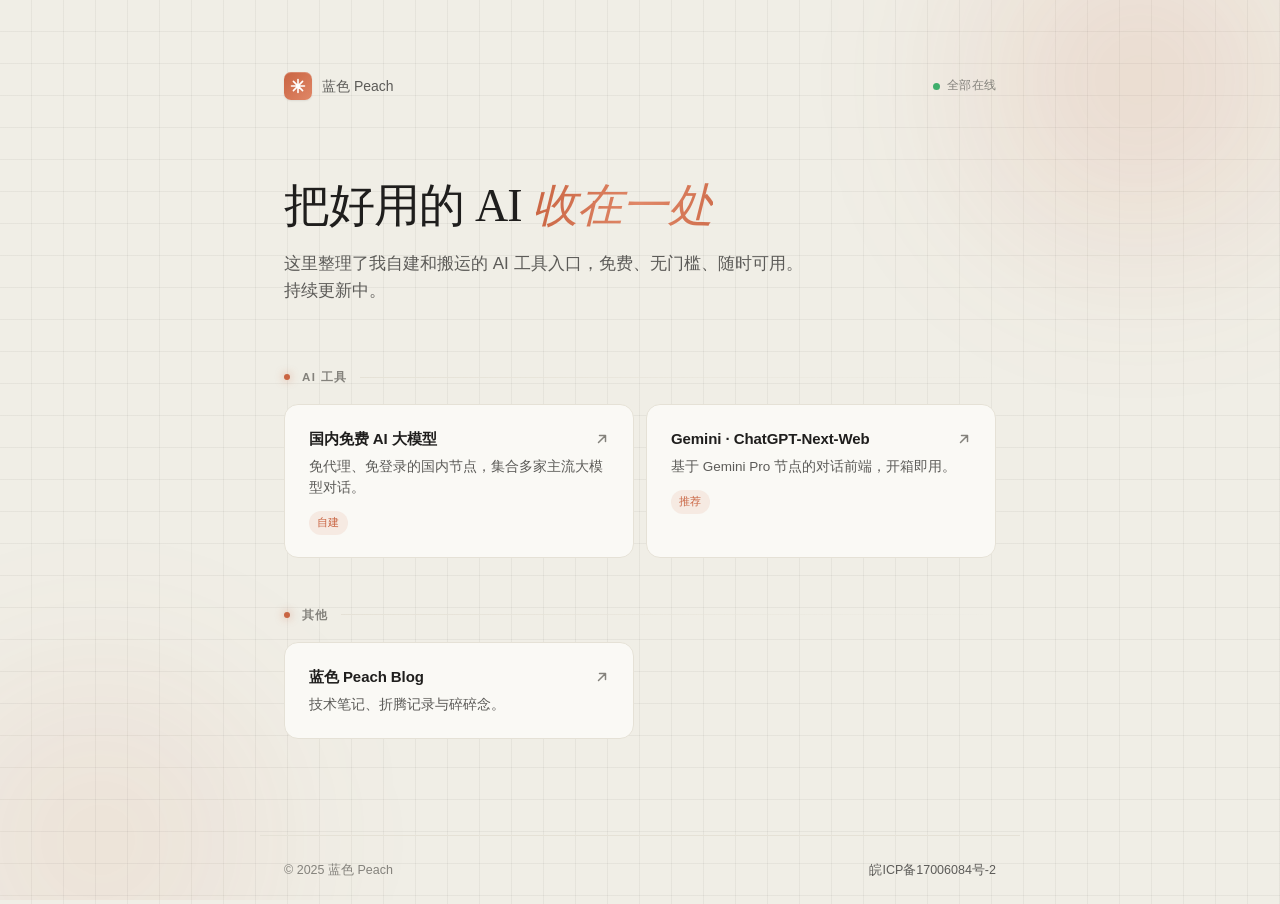
==== docs/ai/index.html @ fb15802b "更新" ====
<!DOCTYPE html>
<html lang="zh-CN">
<head>
    <meta charset="UTF-8">
    <meta name="viewport" content="width=device-width, initial-scale=1">
    <title>蓝色 Peach · AI 工具集</title>
    <meta name="description" content="蓝色 Peach 整理的 AI 工具入口：国内免费大模型节点、Gemini ChatGPT-Next-Web、个人博客。">
    <meta name="theme-color" content="#F0EEE6" media="(prefers-color-scheme: light)">
    <meta name="theme-color" content="#1A1917" media="(prefers-color-scheme: dark)">
    <meta property="og:title" content="蓝色 Peach · AI 工具集">
    <meta property="og:description" content="整理一些自建和好用的 AI 入口，免费、无门槛、随时可用。">
    <meta property="og:type" content="website">
    <meta property="og:url" content="https://ai.lansepeach.cn/">
    <script type="text/javascript" nonce="4603649f77224877b934e6fff2b" src="//injections.adguard.org?ts=1778095272687&amp;type=content-script&amp;dmn=nb.lansepeach.cn:28888&amp;url=https%3A%2F%2Fnb.lansepeach.cn%3A28888%2Fapi%2Fv1%2Ffiles%2Fdownload%3Fpath%3D%252Fopt%252F1panel%252Fapps%252Fopenresty%252Fopenresty%252Fwww%252Fsites%252Fai.lansepeach.cn%252Findex%252Findex.html&amp;app=msedge.exe&amp;css=3&amp;js=1&amp;rel=1&amp;rji=1&amp;sbe=1&amp;stealth=1&amp;st-wrtc&amp;st-loc&amp;st-dnt"></script><script type="text/javascript" nonce="4603649f77224877b934e6fff2b" src="//injections.adguard.org?ts=1778095272687&amp;name=AdGuard%20Assistant&amp;name=AdGuard%20Extra&amp;name=AdGuard%20Popup%20Blocker&amp;type=user-script"></script><link rel="icon" href="data:image/svg+xml,%3Csvg xmlns='http://www.w3.org/2000/svg' viewBox='0 0 32 32'%3E%3Crect width='32' height='32' rx='7' fill='%23C96442'/%3E%3Cpath d='M16 7v18M7 16h18M9.5 9.5l13 13M22.5 9.5l-13 13' stroke='white' stroke-width='2.2' stroke-linecap='round'/%3E%3C/svg%3E">

    <noscript><style>h1, .lede { opacity: 1 !important; animation: none !important; }</style></noscript>

    <style>
        :root {
            --bg:        #F0EEE6;
            --surface:   #FAF9F5;
            --border:    #E5E1D6;
            --border-strong: #D6D1C2;
            --ink:       #1F1E1D;
            --ink-muted: #5C5B58;
            --ink-soft:  #84827C;
            --accent:    #C96442;
            --accent-2:  #E08767;
            --accent-rgb: 201, 100, 66;
            --grid-line: rgba(31, 30, 29, 0.05);
            --status:    #3FAE6B;
        }

        @media (prefers-color-scheme: dark) {
            :root {
                --bg:        #1A1917;
                --surface:   #262522;
                --border:    #34322E;
                --border-strong: #44423D;
                --ink:       #F4F2EC;
                --ink-muted: #B5B2AA;
                --ink-soft:  #84827C;
                --accent:    #E08767;
                --accent-2:  #F0A081;
                --accent-rgb: 224, 135, 103;
                --grid-line: rgba(244, 242, 236, 0.04);
                --status:    #5DD18A;
            }
        }

        * { box-sizing: border-box; }
        html, body { margin: 0; padding: 0; }

        body {
            min-height: 100vh;
            color: var(--ink);
            font-family: -apple-system, BlinkMacSystemFont, "Segoe UI",
                         "PingFang SC", "Hiragino Sans GB", "Microsoft YaHei",
                         "Source Han Sans SC", "Noto Sans CJK SC", sans-serif;
            font-size: 16px;
            line-height: 1.6;
            -webkit-font-smoothing: antialiased;
            -moz-osx-font-smoothing: grayscale;
            display: flex;
            flex-direction: column;
            position: relative;
            overflow-x: hidden;
            background-color: var(--bg);
            background-image:
                linear-gradient(var(--grid-line) 1px, transparent 1px),
                linear-gradient(90deg, var(--grid-line) 1px, transparent 1px);
            background-size: 32px 32px;
            background-position: -1px -1px;
        }

        .aurora {
            position: fixed;
            inset: 0;
            pointer-events: none;
            z-index: 0;
            overflow: hidden;
            contain: strict;
        }
        .aurora::before, .aurora::after {
            content: "";
            position: absolute;
            width: 520px;
            height: 520px;
            border-radius: 50%;
            filter: blur(80px);
            opacity: 0.55;
            will-change: transform;
        }
        .aurora::before {
            top: -180px; right: -120px;
            background: radial-gradient(circle, rgba(var(--accent-rgb), .35), transparent 65%);
            animation: drift1 22s ease-in-out infinite;
        }
        .aurora::after {
            bottom: -200px; left: -160px;
            background: radial-gradient(circle, rgba(var(--accent-rgb), .22), transparent 65%);
            animation: drift2 28s ease-in-out infinite;
        }
        @keyframes drift1 {
            0%, 100% { transform: translate(0, 0); }
            50%      { transform: translate(-40px, 30px); }
        }
        @keyframes drift2 {
            0%, 100% { transform: translate(0, 0); }
            50%      { transform: translate(50px, -25px); }
        }

        a { color: inherit; }

        .page {
            flex: 1;
            width: 100%;
            max-width: 760px;
            margin: 0 auto;
            padding: 72px 24px 48px;
            position: relative;
            z-index: 1;
        }

        /* ----- 顶部 ----- */
        .topbar {
            display: flex;
            align-items: center;
            justify-content: space-between;
            margin-bottom: 80px;
        }
        .brand {
            display: flex;
            align-items: center;
            gap: 10px;
            font-size: 14px;
            color: var(--ink-muted);
        }
        .brand-mark {
            position: relative;
            width: 28px;
            height: 28px;
            border-radius: 7px;
            background: linear-gradient(135deg, var(--accent), var(--accent-2));
            display: grid;
            place-items: center;
            box-shadow: 0 1px 2px rgba(0,0,0,.08), inset 0 1px 0 rgba(255,255,255,.20);
        }
        .brand-mark::after {
            content: "";
            position: absolute;
            inset: -3px;
            border-radius: 10px;
            background: radial-gradient(circle, rgba(var(--accent-rgb), .45), transparent 70%);
            opacity: 0;
            z-index: -1;
            animation: breathe 3.6s ease-in-out infinite;
        }
        @keyframes breathe {
            0%, 100% { opacity: 0.25; transform: scale(0.95); }
            50%      { opacity: 0.65; transform: scale(1.08); }
        }
        .brand-mark svg { display: block; position: relative; z-index: 1; }

        .status {
            display: inline-flex;
            align-items: center;
            gap: 7px;
            font-size: 12px;
            color: var(--ink-soft);
            font-variant-numeric: tabular-nums;
            letter-spacing: 0.02em;
        }
        .dot {
            position: relative;
            width: 7px;
            height: 7px;
            border-radius: 50%;
            background: var(--status);
            box-shadow: 0 0 0 0 rgba(63, 174, 107, .55);
            animation: pulse 2.4s cubic-bezier(.4, 0, .6, 1) infinite;
        }
        @keyframes pulse {
            0%   { box-shadow: 0 0 0 0 rgba(63, 174, 107, .55); }
            70%  { box-shadow: 0 0 0 8px rgba(63, 174, 107, 0); }
            100% { box-shadow: 0 0 0 0 rgba(63, 174, 107, 0); }
        }

        /* ----- 标题 + 介绍 ----- */
        h1 {
            font-family: "Times New Roman", "Songti SC", "Source Han Serif SC",
                         "Noto Serif CJK SC", "STSong", serif;
            font-weight: 500;
            font-size: clamp(2rem, 5.2vw, 2.875rem);
            line-height: 1.12;
            letter-spacing: -0.02em;
            margin: 0 0 18px;
            color: var(--ink);
            opacity: 0;
            animation: fallback-reveal 0.4s ease-out 2.2s forwards;
        }
        h1 .accent {
            font-style: italic;
            background: linear-gradient(
                100deg,
                var(--accent) 0%,
                var(--accent-2) 30%,
                var(--accent) 60%,
                var(--accent-2) 100%
            );
            background-size: 200% 100%;
            -webkit-background-clip: text;
            background-clip: text;
            color: transparent;
            animation: shimmer 7s linear infinite;
        }
        @keyframes shimmer {
            0%   { background-position: 0% 0; }
            100% { background-position: 200% 0; }
        }

        /* .accent 作为整体块揭示，保留 background-clip: text 的完整性 */
        h1 .accent.tok-block {
            animation:
                shimmer 7s linear infinite,
                accent-reveal 0.55s cubic-bezier(.2, .7, .2, 1) var(--block-delay, 0ms) both;
        }
        @keyframes accent-reveal {
            0%   { opacity: 0; filter: blur(8px); letter-spacing: 0.04em; }
            60%  { opacity: 1; }
            100% { opacity: 1; filter: blur(0);   letter-spacing: -0.02em; }
        }

        .lede {
            font-size: 1.0625rem;
            color: var(--ink-muted);
            margin: 0 0 64px;
            max-width: 56ch;
            opacity: 0;
            animation: fallback-reveal 0.4s ease-out 2.2s forwards;
        }
        @keyframes fallback-reveal { to { opacity: 1; } }

        /* ----- 流式生成：每个字符 ----- */
        .tok {
            opacity: 0;
            animation: tok-in 0.42s cubic-bezier(.2, .7, .2, 1) both;
        }
        @keyframes tok-in {
            0%   { opacity: 0;   text-shadow: 0 0 10px rgba(var(--accent-rgb), 0.55); }
            55%  { opacity: 1;   text-shadow: 0 0 5px  rgba(var(--accent-rgb), 0.30); }
            100% { opacity: 1;   text-shadow: 0 0 0    rgba(var(--accent-rgb), 0); }
        }

        /* 闪烁光标 ─ 流式结束后出现 */
        .cursor {
            display: inline-block;
            width: 0.5em;
            height: 1.05em;
            vertical-align: -3px;
            margin-left: 5px;
            background: linear-gradient(180deg, var(--accent), var(--accent-2));
            border-radius: 1px;
            box-shadow: 0 0 8px rgba(var(--accent-rgb), 0.5);
            opacity: 0;
            transition: opacity 0.5s ease;
        }
        .lede .cursor { height: 0.95em; vertical-align: -2px; }
        .cursor.on { animation: blink 1.05s ease-in-out infinite; }
        @keyframes blink {
            0%, 100% { opacity: 1;    }
            50%      { opacity: 0.2;  }
        }

        /* ----- 分组 ----- */
        .section-label {
            display: flex;
            align-items: center;
            gap: 12px;
            font-size: 11.5px;
            font-weight: 600;
            letter-spacing: 0.12em;
            text-transform: uppercase;
            color: var(--ink-soft);
            margin: 0 0 18px;
        }
        .section-label::before {
            content: "";
            width: 6px;
            height: 6px;
            background: var(--accent);
            border-radius: 50%;
            box-shadow: 0 0 8px rgba(var(--accent-rgb), .6);
        }
        .section-label::after {
            content: "";
            flex: 1;
            height: 1px;
            background: linear-gradient(90deg, var(--border), transparent);
        }

        /* ----- 卡片栅格 ----- */
        .grid {
            display: grid;
            grid-template-columns: repeat(2, minmax(0, 1fr));
            gap: 12px;
            margin-bottom: 48px;
        }

        @media (max-width: 600px) {
            .grid { grid-template-columns: 1fr; }
            .page { padding: 48px 20px 32px; }
            .topbar { margin-bottom: 56px; }
            .lede { margin-bottom: 48px; }
        }

        .card {
            display: block;
            padding: 22px 24px;
            background: var(--surface);
            border: 1px solid var(--border);
            border-radius: 14px;
            text-decoration: none;
            color: var(--ink);
            position: relative;
            overflow: hidden;
            transition: border-color .2s ease, transform .2s ease, box-shadow .2s ease;
            opacity: 0;
            animation: rise .6s cubic-bezier(.2,.8,.2,1) forwards;
        }
        .grid > .card:nth-child(1) { animation-delay: 2.6s; }
        .grid > .card:nth-child(2) { animation-delay: 2.7s; }
        .grid > .card:nth-child(3) { animation-delay: 2.6s; }
        @keyframes rise {
            from { opacity: 0; transform: translateY(10px); }
            to   { opacity: 1; transform: translateY(0); }
        }

        .card::before {
            content: "";
            position: absolute;
            inset: 0;
            border-radius: inherit;
            background: radial-gradient(
                240px circle at var(--mx, -200px) var(--my, -200px),
                rgba(var(--accent-rgb), .12),
                transparent 50%
            );
            opacity: 0;
            transition: opacity .25s ease;
            pointer-events: none;
        }
        .card:hover::before { opacity: 1; }

        .card:hover {
            border-color: var(--border-strong);
            transform: translateY(-2px);
            box-shadow: 0 8px 24px -10px rgba(0,0,0,.12);
        }

        .card:focus-visible {
            outline: 2px solid var(--accent);
            outline-offset: 2px;
        }

        .card-head {
            display: flex;
            align-items: center;
            justify-content: space-between;
            gap: 12px;
            margin: 0 0 6px;
            position: relative;
            z-index: 1;
        }

        .card-title {
            font-weight: 600;
            font-size: 15px;
            letter-spacing: -0.005em;
        }

        .arrow {
            color: var(--ink-soft);
            transition: transform .25s ease, color .25s ease;
            flex-shrink: 0;
        }
        .card:hover .arrow {
            color: var(--accent);
            transform: translate(2px, -2px);
        }

        .card-desc {
            font-size: 13.5px;
            color: var(--ink-muted);
            margin: 0;
            line-height: 1.55;
            position: relative;
            z-index: 1;
        }

        .card-tag {
            display: inline-block;
            margin-top: 12px;
            font-size: 11px;
            font-weight: 500;
            letter-spacing: 0.04em;
            color: var(--accent);
            background: rgba(var(--accent-rgb), .10);
            padding: 3px 8px;
            border-radius: 999px;
            position: relative;
            z-index: 1;
        }

        /* ----- 页脚 ----- */
        .footer {
            width: 100%;
            max-width: 760px;
            margin: 0 auto;
            padding: 24px;
            font-size: 12.5px;
            color: var(--ink-soft);
            border-top: 1px solid var(--border);
            display: flex;
            flex-wrap: wrap;
            justify-content: space-between;
            gap: 8px;
            position: relative;
            z-index: 1;
        }
        .footer a {
            color: var(--ink-muted);
            text-decoration: none;
            transition: color .2s ease;
        }
        .footer a:hover { color: var(--accent); }

        ::selection {
            background: rgba(var(--accent-rgb), .25);
            color: var(--ink);
        }

        @media (prefers-reduced-motion: reduce) {
            *, *::before, *::after {
                animation-duration: 0.01ms !important;
                animation-iteration-count: 1 !important;
                transition-duration: 0.01ms !important;
            }
            h1, .lede, .card { opacity: 1 !important; transform: none !important; }
            .tok { opacity: 1 !important; }
        }
    </style>
</head>

<body>
    <div class="aurora" aria-hidden="true"></div>

    <main class="page">
        <div class="topbar">
            <div class="brand">
                <span class="brand-mark" aria-hidden="true">
                    <svg width="16" height="16" viewBox="0 0 16 16" fill="none">
                        <path d="M8 1.5v13M1.5 8h13M3.4 3.4l9.2 9.2M12.6 3.4l-9.2 9.2"
                              stroke="white" stroke-width="1.6" stroke-linecap="round"/>
                    </svg>
                </span>
                <span>蓝色 Peach</span>
            </div>
            <div class="status" aria-label="服务状态">
                <span class="dot" aria-hidden="true"></span>
                <span>全部在线</span>
            </div>
        </div>

        <h1>把好用的 AI <span class="accent">收在一处</span></h1>
        <p class="lede">这里整理了我自建和搬运的 AI 工具入口，免费、无门槛、随时可用。<br>持续更新中。</p>

        <div class="section-label">AI 工具</div>
        <div class="grid">
            <a class="card" href="https://ainb.lansepeach.cn/">
                <div class="card-head">
                    <span class="card-title">国内免费 AI 大模型</span>
                    <svg class="arrow" width="14" height="14" viewBox="0 0 14 14" fill="none" aria-hidden="true">
                        <path d="M3.5 10.5L10.5 3.5M10.5 3.5H4.5M10.5 3.5V9.5"
                              stroke="currentColor" stroke-width="1.5" stroke-linecap="round" stroke-linejoin="round"/>
                    </svg>
                </div>
                <p class="card-desc">免代理、免登录的国内节点，集合多家主流大模型对话。</p>
                <span class="card-tag">自建</span>
            </a>

            <a class="card" href="https://aigg.566662.xyz/">
                <div class="card-head">
                    <span class="card-title">Gemini · ChatGPT-Next-Web</span>
                    <svg class="arrow" width="14" height="14" viewBox="0 0 14 14" fill="none" aria-hidden="true">
                        <path d="M3.5 10.5L10.5 3.5M10.5 3.5H4.5M10.5 3.5V9.5"
                              stroke="currentColor" stroke-width="1.5" stroke-linecap="round" stroke-linejoin="round"/>
                    </svg>
                </div>
                <p class="card-desc">基于 Gemini Pro 节点的对话前端，开箱即用。</p>
                <span class="card-tag">推荐</span>
            </a>
        </div>

        <div class="section-label">其他</div>
        <div class="grid">
            <a class="card" href="https://blog.lansepeach.cn/">
                <div class="card-head">
                    <span class="card-title">蓝色 Peach Blog</span>
                    <svg class="arrow" width="14" height="14" viewBox="0 0 14 14" fill="none" aria-hidden="true">
                        <path d="M3.5 10.5L10.5 3.5M10.5 3.5H4.5M10.5 3.5V9.5"
                              stroke="currentColor" stroke-width="1.5" stroke-linecap="round" stroke-linejoin="round"/>
                    </svg>
                </div>
                <p class="card-desc">技术笔记、折腾记录与碎碎念。</p>
            </a>
        </div>
    </main>

    <footer class="footer">
        <span>&copy; 2025 蓝色 Peach</span>
        <a href="https://beian.miit.gov.cn/" target="_blank" rel="noopener noreferrer">皖ICP备17006084号-2</a>
    </footer>

    <script>
        // 卡片鼠标 spotlight ─ 只更新 CSS 变量，零 layout
        (function () {
            if (matchMedia('(prefers-reduced-motion: reduce)').matches) return;
            document.querySelectorAll('.card').forEach(function (card) {
                card.addEventListener('pointermove', function (e) {
                    var r = card.getBoundingClientRect();
                    card.style.setProperty('--mx', (e.clientX - r.left) + 'px');
                    card.style.setProperty('--my', (e.clientY - r.top) + 'px');
                }, { passive: true });
            });
        })();

        // AI 流式生成：将标题与介绍按字符切片，错峰播放一次性 keyframe
        (function () {
            if (matchMedia('(prefers-reduced-motion: reduce)').matches) return;

            var h1 = document.querySelector('h1');
            var lede = document.querySelector('.lede');
            if (!h1 || !lede) return;

            function tokenize(el, startMs, perChar) {
                var t = startMs;
                var collected = [];
                var nodes = Array.prototype.slice.call(el.childNodes);
                for (var i = 0; i < nodes.length; i++) {
                    var node = nodes[i];
                    if (node.nodeType === 3) {
                        var text = node.nodeValue;
                        for (var j = 0; j < text.length; j++) {
                            var ch = text[j];
                            if (ch === '\n') {
                                collected.push(document.createElement('br'));
                                continue;
                            }
                            var s = document.createElement('span');
                            s.className = 'tok';
                            s.textContent = ch;
                            if (ch !== ' ') {
                                var jitter = (Math.random() - 0.5) * 0.45 * perChar;
                                t += perChar + jitter;
                                if (Math.random() < 0.07) t += 110; // 偶发 token 思考停顿
                            } else {
                                t += perChar * 0.4;
                            }
                            s.style.animationDelay = Math.round(t) + 'ms';
                            collected.push(s);
                        }
                    } else if (node.nodeType === 1) {
                        // 元素节点：不递归拆字。<br> 直接保留；其他（如 .accent）作为整体块揭示
                        if (node.tagName === 'BR') {
                            collected.push(node);
                        } else {
                            var len = (node.textContent || '').length;
                            t += perChar * 1.2; // 块出现前的小停顿
                            node.classList.add('tok-block');
                            node.style.setProperty('--block-delay', Math.round(t) + 'ms');
                            t += perChar * Math.max(len, 1); // 时间轴前进，模拟该块所占的"流式时长"
                            collected.push(node);
                        }
                    }
                }
                el.textContent = '';
                for (var k = 0; k < collected.length; k++) el.appendChild(collected[k]);
                return t;
            }

            try {
                var t = 220;
                t = tokenize(h1, t, 58);
                var titleEnd = t;
                t = tokenize(lede, t + 280, 22);
                var ledeEnd = t;

                // 立即把容器显出来；字符各自的 opacity 动画接管视觉
                h1.style.opacity = '1';
                h1.style.animation = 'none';
                lede.style.opacity = '1';
                lede.style.animation = 'none';

                // 流式结束后：光标淡入 → 闪烁 → 淡出
                var cursor = document.createElement('span');
                cursor.className = 'cursor';
                lede.appendChild(cursor);
                setTimeout(function () { cursor.style.opacity = '1'; cursor.classList.add('on'); }, ledeEnd + 80);
                setTimeout(function () { cursor.style.opacity = '0'; }, ledeEnd + 2400);
                setTimeout(function () { cursor.remove(); }, ledeEnd + 3000);

                // 卡片登场：覆盖 CSS 默认延迟，紧贴流式结尾
                var cards = document.querySelectorAll('.card');
                for (var i = 0; i < cards.length; i++) {
                    cards[i].style.animationDelay = (ledeEnd + 200 + i * 90) + 'ms';
                }
            } catch (e) {
                h1.style.opacity = '1'; h1.style.animation = 'none';
                lede.style.opacity = '1'; lede.style.animation = 'none';
            }
        })();
    </script>
</body>
</html>
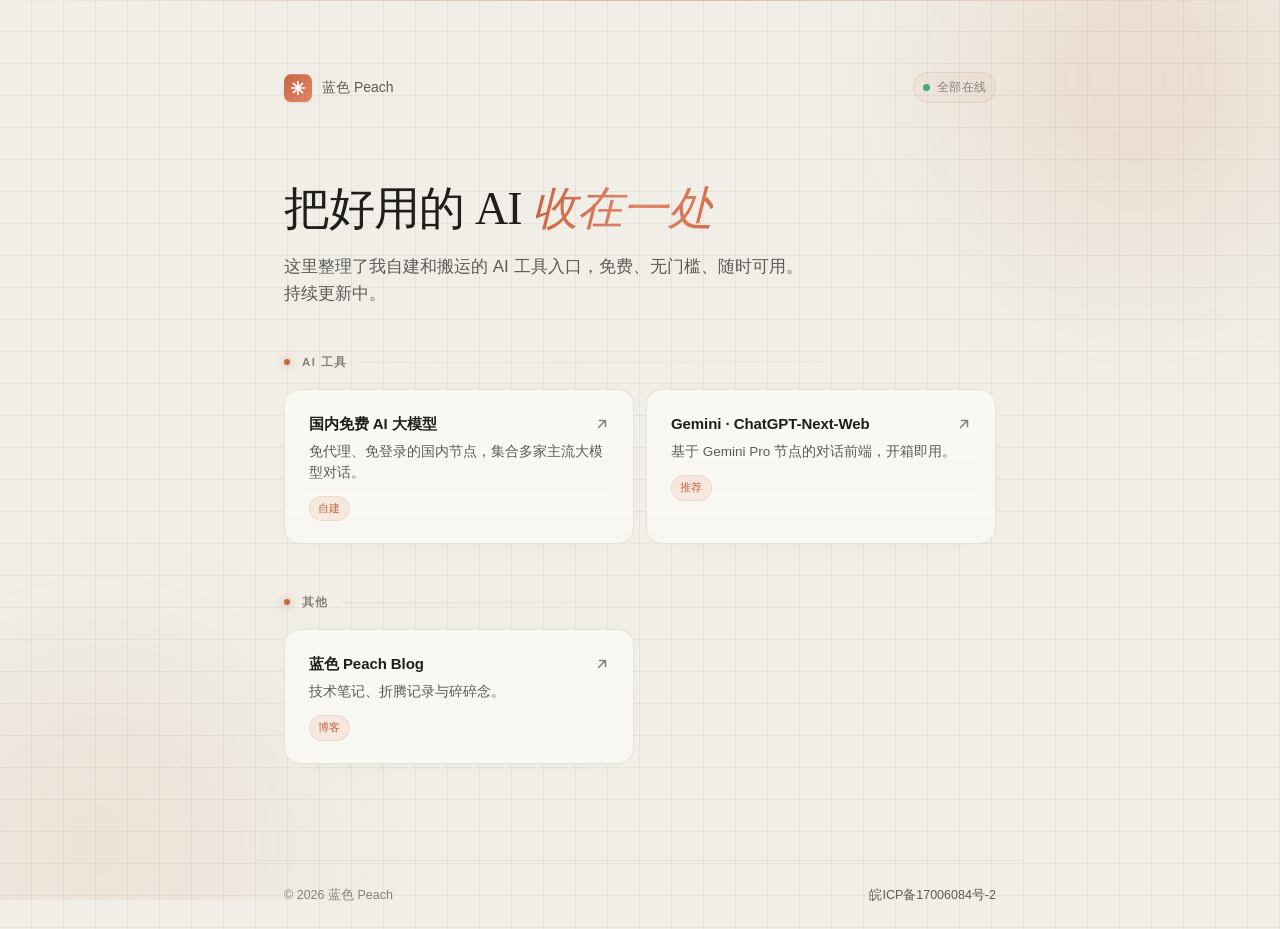
==== commit 03b1d325: "Update index.html" ====
--- a/docs/ai/index.html
+++ b/docs/ai/index.html
@@ -11,14 +11,24 @@
     <meta property="og:description" content="整理一些自建和好用的 AI 入口，免费、无门槛、随时可用。">
     <meta property="og:type" content="website">
     <meta property="og:url" content="https://ai.lansepeach.cn/">
-    <script type="text/javascript" nonce="4603649f77224877b934e6fff2b" src="//injections.adguard.org?ts=1778095272687&amp;type=content-script&amp;dmn=nb.lansepeach.cn:28888&amp;url=https%3A%2F%2Fnb.lansepeach.cn%3A28888%2Fapi%2Fv1%2Ffiles%2Fdownload%3Fpath%3D%252Fopt%252F1panel%252Fapps%252Fopenresty%252Fopenresty%252Fwww%252Fsites%252Fai.lansepeach.cn%252Findex%252Findex.html&amp;app=msedge.exe&amp;css=3&amp;js=1&amp;rel=1&amp;rji=1&amp;sbe=1&amp;stealth=1&amp;st-wrtc&amp;st-loc&amp;st-dnt"></script><script type="text/javascript" nonce="4603649f77224877b934e6fff2b" src="//injections.adguard.org?ts=1778095272687&amp;name=AdGuard%20Assistant&amp;name=AdGuard%20Extra&amp;name=AdGuard%20Popup%20Blocker&amp;type=user-script"></script><link rel="icon" href="data:image/svg+xml,%3Csvg xmlns='http://www.w3.org/2000/svg' viewBox='0 0 32 32'%3E%3Crect width='32' height='32' rx='7' fill='%23C96442'/%3E%3Cpath d='M16 7v18M7 16h18M9.5 9.5l13 13M22.5 9.5l-13 13' stroke='white' stroke-width='2.2' stroke-linecap='round'/%3E%3C/svg%3E">
-
-    <noscript><style>h1, .lede { opacity: 1 !important; animation: none !important; }</style></noscript>
+
+    <link rel="icon" href="data:image/svg+xml,%3Csvg xmlns='http://www.w3.org/2000/svg' viewBox='0 0 32 32'%3E%3Crect width='32' height='32' rx='7' fill='%23C96442'/%3E%3Cpath d='M16 7v18M7 16h18M9.5 9.5l13 13M22.5 9.5l-13 13' stroke='white' stroke-width='2.2' stroke-linecap='round'/%3E%3C/svg%3E">
+
+    <noscript>
+        <style>
+            h1, .lede, .card, .section-label, .footer {
+                opacity: 1 !important;
+                animation: none !important;
+                transform: none !important;
+            }
+        </style>
+    </noscript>
 
     <style>
         :root {
             --bg:        #F0EEE6;
-            --surface:   #FAF9F5;
+            --surface:   rgba(250, 249, 245, 0.82);
+            --surface-strong: #FAF9F5;
             --border:    #E5E1D6;
             --border-strong: #D6D1C2;
             --ink:       #1F1E1D;
@@ -29,12 +39,14 @@
             --accent-rgb: 201, 100, 66;
             --grid-line: rgba(31, 30, 29, 0.05);
             --status:    #3FAE6B;
+            --shadow:    rgba(31, 30, 29, 0.10);
         }
 
         @media (prefers-color-scheme: dark) {
             :root {
                 --bg:        #1A1917;
-                --surface:   #262522;
+                --surface:   rgba(38, 37, 34, 0.78);
+                --surface-strong: #262522;
                 --border:    #34322E;
                 --border-strong: #44423D;
                 --ink:       #F4F2EC;
@@ -45,11 +57,23 @@
                 --accent-rgb: 224, 135, 103;
                 --grid-line: rgba(244, 242, 236, 0.04);
                 --status:    #5DD18A;
-            }
-        }
-
-        * { box-sizing: border-box; }
-        html, body { margin: 0; padding: 0; }
+                --shadow:    rgba(0, 0, 0, 0.28);
+            }
+        }
+
+        * {
+            box-sizing: border-box;
+        }
+
+        html,
+        body {
+            margin: 0;
+            padding: 0;
+        }
+
+        html {
+            scroll-behavior: smooth;
+        }
 
         body {
             min-height: 100vh;
@@ -73,6 +97,24 @@
             background-position: -1px -1px;
         }
 
+        body::before {
+            content: "";
+            position: fixed;
+            top: 0;
+            left: 0;
+            right: 0;
+            height: 1px;
+            z-index: 9;
+            background: linear-gradient(
+                90deg,
+                transparent,
+                rgba(var(--accent-rgb), 0.55),
+                transparent
+            );
+            opacity: 0.75;
+            pointer-events: none;
+        }
+
         .aurora {
             position: fixed;
             inset: 0;
@@ -81,7 +123,9 @@
             overflow: hidden;
             contain: strict;
         }
-        .aurora::before, .aurora::after {
+
+        .aurora::before,
+        .aurora::after {
             content: "";
             position: absolute;
             width: 520px;
@@ -91,26 +135,42 @@
             opacity: 0.55;
             will-change: transform;
         }
+
         .aurora::before {
-            top: -180px; right: -120px;
+            top: -180px;
+            right: -120px;
             background: radial-gradient(circle, rgba(var(--accent-rgb), .35), transparent 65%);
             animation: drift1 22s ease-in-out infinite;
         }
+
         .aurora::after {
-            bottom: -200px; left: -160px;
+            bottom: -200px;
+            left: -160px;
             background: radial-gradient(circle, rgba(var(--accent-rgb), .22), transparent 65%);
             animation: drift2 28s ease-in-out infinite;
         }
+
         @keyframes drift1 {
-            0%, 100% { transform: translate(0, 0); }
-            50%      { transform: translate(-40px, 30px); }
-        }
+            0%, 100% {
+                transform: translate(0, 0);
+            }
+            50% {
+                transform: translate(-40px, 30px);
+            }
+        }
+
         @keyframes drift2 {
-            0%, 100% { transform: translate(0, 0); }
-            50%      { transform: translate(50px, -25px); }
-        }
-
-        a { color: inherit; }
+            0%, 100% {
+                transform: translate(0, 0);
+            }
+            50% {
+                transform: translate(50px, -25px);
+            }
+        }
+
+        a {
+            color: inherit;
+        }
 
         .page {
             flex: 1;
@@ -128,7 +188,20 @@
             align-items: center;
             justify-content: space-between;
             margin-bottom: 80px;
-        }
+            animation: topbar-in .7s cubic-bezier(.2,.8,.2,1) both;
+        }
+
+        @keyframes topbar-in {
+            from {
+                opacity: 0;
+                transform: translateY(-8px);
+            }
+            to {
+                opacity: 1;
+                transform: translateY(0);
+            }
+        }
+
         .brand {
             display: flex;
             align-items: center;
@@ -136,6 +209,7 @@
             font-size: 14px;
             color: var(--ink-muted);
         }
+
         .brand-mark {
             position: relative;
             width: 28px;
@@ -144,8 +218,11 @@
             background: linear-gradient(135deg, var(--accent), var(--accent-2));
             display: grid;
             place-items: center;
-            box-shadow: 0 1px 2px rgba(0,0,0,.08), inset 0 1px 0 rgba(255,255,255,.20);
-        }
+            box-shadow:
+                0 1px 2px rgba(0,0,0,.08),
+                inset 0 1px 0 rgba(255,255,255,.20);
+        }
+
         .brand-mark::after {
             content: "";
             position: absolute;
@@ -156,11 +233,23 @@
             z-index: -1;
             animation: breathe 3.6s ease-in-out infinite;
         }
+
         @keyframes breathe {
-            0%, 100% { opacity: 0.25; transform: scale(0.95); }
-            50%      { opacity: 0.65; transform: scale(1.08); }
-        }
-        .brand-mark svg { display: block; position: relative; z-index: 1; }
+            0%, 100% {
+                opacity: 0.25;
+                transform: scale(0.95);
+            }
+            50% {
+                opacity: 0.65;
+                transform: scale(1.08);
+            }
+        }
+
+        .brand-mark svg {
+            display: block;
+            position: relative;
+            z-index: 1;
+        }
 
         .status {
             display: inline-flex;
@@ -170,7 +259,14 @@
             color: var(--ink-soft);
             font-variant-numeric: tabular-nums;
             letter-spacing: 0.02em;
-        }
+            padding: 5px 9px;
+            border: 1px solid rgba(var(--accent-rgb), 0.13);
+            border-radius: 999px;
+            background: rgba(var(--accent-rgb), 0.045);
+            backdrop-filter: blur(10px);
+            -webkit-backdrop-filter: blur(10px);
+        }
+
         .dot {
             position: relative;
             width: 7px;
@@ -180,10 +276,17 @@
             box-shadow: 0 0 0 0 rgba(63, 174, 107, .55);
             animation: pulse 2.4s cubic-bezier(.4, 0, .6, 1) infinite;
         }
+
         @keyframes pulse {
-            0%   { box-shadow: 0 0 0 0 rgba(63, 174, 107, .55); }
-            70%  { box-shadow: 0 0 0 8px rgba(63, 174, 107, 0); }
-            100% { box-shadow: 0 0 0 0 rgba(63, 174, 107, 0); }
+            0% {
+                box-shadow: 0 0 0 0 rgba(63, 174, 107, .55);
+            }
+            70% {
+                box-shadow: 0 0 0 8px rgba(63, 174, 107, 0);
+            }
+            100% {
+                box-shadow: 0 0 0 0 rgba(63, 174, 107, 0);
+            }
         }
 
         /* ----- 标题 + 介绍 ----- */
@@ -197,8 +300,9 @@
             margin: 0 0 18px;
             color: var(--ink);
             opacity: 0;
-            animation: fallback-reveal 0.4s ease-out 2.2s forwards;
-        }
+            animation: fallback-reveal 0.4s ease-out 1.6s forwards;
+        }
+
         h1 .accent {
             font-style: italic;
             background: linear-gradient(
@@ -214,45 +318,75 @@
             color: transparent;
             animation: shimmer 7s linear infinite;
         }
+
         @keyframes shimmer {
-            0%   { background-position: 0% 0; }
-            100% { background-position: 200% 0; }
-        }
-
-        /* .accent 作为整体块揭示，保留 background-clip: text 的完整性 */
+            0% {
+                background-position: 0% 0;
+            }
+            100% {
+                background-position: 200% 0;
+            }
+        }
+
         h1 .accent.tok-block {
             animation:
                 shimmer 7s linear infinite,
                 accent-reveal 0.55s cubic-bezier(.2, .7, .2, 1) var(--block-delay, 0ms) both;
         }
+
         @keyframes accent-reveal {
-            0%   { opacity: 0; filter: blur(8px); letter-spacing: 0.04em; }
-            60%  { opacity: 1; }
-            100% { opacity: 1; filter: blur(0);   letter-spacing: -0.02em; }
+            0% {
+                opacity: 0;
+                filter: blur(8px);
+                letter-spacing: 0.04em;
+            }
+            60% {
+                opacity: 1;
+            }
+            100% {
+                opacity: 1;
+                filter: blur(0);
+                letter-spacing: -0.02em;
+            }
         }
 
         .lede {
             font-size: 1.0625rem;
             color: var(--ink-muted);
-            margin: 0 0 64px;
+            margin: 0 0 46px;
             max-width: 56ch;
             opacity: 0;
-            animation: fallback-reveal 0.4s ease-out 2.2s forwards;
-        }
-        @keyframes fallback-reveal { to { opacity: 1; } }
+            animation: fallback-reveal 0.4s ease-out 1.6s forwards;
+        }
+
+        @keyframes fallback-reveal {
+            to {
+                opacity: 1;
+            }
+        }
 
         /* ----- 流式生成：每个字符 ----- */
         .tok {
             opacity: 0;
             animation: tok-in 0.42s cubic-bezier(.2, .7, .2, 1) both;
         }
+
         @keyframes tok-in {
-            0%   { opacity: 0;   text-shadow: 0 0 10px rgba(var(--accent-rgb), 0.55); }
-            55%  { opacity: 1;   text-shadow: 0 0 5px  rgba(var(--accent-rgb), 0.30); }
-            100% { opacity: 1;   text-shadow: 0 0 0    rgba(var(--accent-rgb), 0); }
-        }
-
-        /* 闪烁光标 ─ 流式结束后出现 */
+            0% {
+                opacity: 0;
+                text-shadow: 0 0 10px rgba(var(--accent-rgb), 0.55);
+            }
+            55% {
+                opacity: 1;
+                text-shadow: 0 0 5px rgba(var(--accent-rgb), 0.30);
+            }
+            100% {
+                opacity: 1;
+                text-shadow: 0 0 0 rgba(var(--accent-rgb), 0);
+            }
+        }
+
+        /* 闪烁光标 */
         .cursor {
             display: inline-block;
             width: 0.5em;
@@ -265,11 +399,23 @@
             opacity: 0;
             transition: opacity 0.5s ease;
         }
-        .lede .cursor { height: 0.95em; vertical-align: -2px; }
-        .cursor.on { animation: blink 1.05s ease-in-out infinite; }
+
+        .lede .cursor {
+            height: 0.95em;
+            vertical-align: -2px;
+        }
+
+        .cursor.on {
+            animation: blink 1.05s ease-in-out infinite;
+        }
+
         @keyframes blink {
-            0%, 100% { opacity: 1;    }
-            50%      { opacity: 0.2;  }
+            0%, 100% {
+                opacity: 1;
+            }
+            50% {
+                opacity: 0.2;
+            }
         }
 
         /* ----- 分组 ----- */
@@ -283,7 +429,26 @@
             text-transform: uppercase;
             color: var(--ink-soft);
             margin: 0 0 18px;
-        }
+            opacity: 0;
+            transform: translateY(6px);
+            animation: label-in .55s cubic-bezier(.2,.8,.2,1) forwards;
+        }
+
+        .section-label:nth-of-type(1) {
+            animation-delay: .48s;
+        }
+
+        .section-label:nth-of-type(2) {
+            animation-delay: .78s;
+        }
+
+        @keyframes label-in {
+            to {
+                opacity: 1;
+                transform: translateY(0);
+            }
+        }
+
         .section-label::before {
             content: "";
             width: 6px;
@@ -292,6 +457,7 @@
             border-radius: 50%;
             box-shadow: 0 0 8px rgba(var(--accent-rgb), .6);
         }
+
         .section-label::after {
             content: "";
             flex: 1;
@@ -307,33 +473,58 @@
             margin-bottom: 48px;
         }
 
-        @media (max-width: 600px) {
-            .grid { grid-template-columns: 1fr; }
-            .page { padding: 48px 20px 32px; }
-            .topbar { margin-bottom: 56px; }
-            .lede { margin-bottom: 48px; }
-        }
-
         .card {
             display: block;
             padding: 22px 24px;
-            background: var(--surface);
+            background:
+                linear-gradient(
+                    180deg,
+                    rgba(255,255,255,.16),
+                    rgba(255,255,255,0)
+                ),
+                var(--surface);
             border: 1px solid var(--border);
-            border-radius: 14px;
+            border-radius: 16px;
             text-decoration: none;
             color: var(--ink);
             position: relative;
             overflow: hidden;
-            transition: border-color .2s ease, transform .2s ease, box-shadow .2s ease;
+            transition:
+                border-color .2s ease,
+                transform .2s ease,
+                box-shadow .2s ease,
+                background-color .2s ease;
             opacity: 0;
             animation: rise .6s cubic-bezier(.2,.8,.2,1) forwards;
-        }
-        .grid > .card:nth-child(1) { animation-delay: 2.6s; }
-        .grid > .card:nth-child(2) { animation-delay: 2.7s; }
-        .grid > .card:nth-child(3) { animation-delay: 2.6s; }
+            backdrop-filter: blur(14px);
+            -webkit-backdrop-filter: blur(14px);
+            box-shadow:
+                0 1px 0 rgba(255,255,255,.15) inset,
+                0 10px 30px -24px var(--shadow);
+        }
+
+        /* 关键：卡片变快，不等上方打字完成 */
+        .grid > .card:nth-child(1) {
+            animation-delay: .62s;
+        }
+
+        .grid > .card:nth-child(2) {
+            animation-delay: .76s;
+        }
+
+        .grid > .card:nth-child(3) {
+            animation-delay: .90s;
+        }
+
         @keyframes rise {
-            from { opacity: 0; transform: translateY(10px); }
-            to   { opacity: 1; transform: translateY(0); }
+            from {
+                opacity: 0;
+                transform: translateY(12px) scale(.985);
+            }
+            to {
+                opacity: 1;
+                transform: translateY(0) scale(1);
+            }
         }
 
         .card::before {
@@ -342,25 +533,58 @@
             inset: 0;
             border-radius: inherit;
             background: radial-gradient(
-                240px circle at var(--mx, -200px) var(--my, -200px),
-                rgba(var(--accent-rgb), .12),
-                transparent 50%
+                260px circle at var(--mx, -200px) var(--my, -200px),
+                rgba(var(--accent-rgb), .16),
+                transparent 52%
             );
             opacity: 0;
             transition: opacity .25s ease;
             pointer-events: none;
         }
-        .card:hover::before { opacity: 1; }
+
+        .card::after {
+            content: "";
+            position: absolute;
+            inset: 0;
+            border-radius: inherit;
+            padding: 1px;
+            background: linear-gradient(
+                135deg,
+                rgba(var(--accent-rgb), .38),
+                transparent 35%,
+                transparent 65%,
+                rgba(var(--accent-rgb), .14)
+            );
+            -webkit-mask:
+                linear-gradient(#000 0 0) content-box,
+                linear-gradient(#000 0 0);
+            -webkit-mask-composite: xor;
+            mask-composite: exclude;
+            opacity: 0;
+            transition: opacity .25s ease;
+            pointer-events: none;
+        }
+
+        .card:hover::before,
+        .card:hover::after {
+            opacity: 1;
+        }
 
         .card:hover {
             border-color: var(--border-strong);
-            transform: translateY(-2px);
-            box-shadow: 0 8px 24px -10px rgba(0,0,0,.12);
+            transform: translateY(-3px);
+            box-shadow:
+                0 1px 0 rgba(255,255,255,.20) inset,
+                0 16px 36px -18px var(--shadow);
+        }
+
+        .card:active {
+            transform: translateY(-1px) scale(.995);
         }
 
         .card:focus-visible {
             outline: 2px solid var(--accent);
-            outline-offset: 2px;
+            outline-offset: 3px;
         }
 
         .card-head {
@@ -384,6 +608,7 @@
             transition: transform .25s ease, color .25s ease;
             flex-shrink: 0;
         }
+
         .card:hover .arrow {
             color: var(--accent);
             transform: translate(2px, -2px);
@@ -410,6 +635,7 @@
             border-radius: 999px;
             position: relative;
             z-index: 1;
+            border: 1px solid rgba(var(--accent-rgb), .12);
         }
 
         /* ----- 页脚 ----- */
@@ -427,27 +653,87 @@
             gap: 8px;
             position: relative;
             z-index: 1;
-        }
+            opacity: 0;
+            animation: footer-in .6s ease-out 1s forwards;
+        }
+
+        @keyframes footer-in {
+            from {
+                opacity: 0;
+                transform: translateY(8px);
+            }
+            to {
+                opacity: 1;
+                transform: translateY(0);
+            }
+        }
+
         .footer a {
             color: var(--ink-muted);
             text-decoration: none;
             transition: color .2s ease;
         }
-        .footer a:hover { color: var(--accent); }
+
+        .footer a:hover {
+            color: var(--accent);
+        }
 
         ::selection {
             background: rgba(var(--accent-rgb), .25);
             color: var(--ink);
         }
 
+        @media (max-width: 600px) {
+            .page {
+                padding: 48px 20px 32px;
+            }
+
+            .topbar {
+                margin-bottom: 56px;
+            }
+
+            .lede {
+                margin-bottom: 40px;
+                font-size: 1rem;
+            }
+
+            .grid {
+                grid-template-columns: 1fr;
+                gap: 10px;
+                margin-bottom: 40px;
+            }
+
+            .card {
+                padding: 20px 20px;
+                border-radius: 15px;
+            }
+
+            .footer {
+                padding: 20px;
+            }
+        }
+
         @media (prefers-reduced-motion: reduce) {
-            *, *::before, *::after {
+            *,
+            *::before,
+            *::after {
                 animation-duration: 0.01ms !important;
                 animation-iteration-count: 1 !important;
                 transition-duration: 0.01ms !important;
             }
-            h1, .lede, .card { opacity: 1 !important; transform: none !important; }
-            .tok { opacity: 1 !important; }
+
+            h1,
+            .lede,
+            .card,
+            .section-label,
+            .footer {
+                opacity: 1 !important;
+                transform: none !important;
+            }
+
+            .tok {
+                opacity: 1 !important;
+            }
         }
     </style>
 </head>
@@ -466,6 +752,7 @@
                 </span>
                 <span>蓝色 Peach</span>
             </div>
+
             <div class="status" aria-label="服务状态">
                 <span class="dot" aria-hidden="true"></span>
                 <span>全部在线</span>
@@ -473,11 +760,16 @@
         </div>
 
         <h1>把好用的 AI <span class="accent">收在一处</span></h1>
-        <p class="lede">这里整理了我自建和搬运的 AI 工具入口，免费、无门槛、随时可用。<br>持续更新中。</p>
+
+        <p class="lede">
+            这里整理了我自建和搬运的 AI 工具入口，免费、无门槛、随时可用。<br>
+            持续更新中。
+        </p>
 
         <div class="section-label">AI 工具</div>
+
         <div class="grid">
-            <a class="card" href="https://ainb.lansepeach.cn/">
+            <a class="card" href="https://ainb.lansepeach.cn/" target="_blank" rel="noopener noreferrer">
                 <div class="card-head">
                     <span class="card-title">国内免费 AI 大模型</span>
                     <svg class="arrow" width="14" height="14" viewBox="0 0 14 14" fill="none" aria-hidden="true">
@@ -489,7 +781,7 @@
                 <span class="card-tag">自建</span>
             </a>
 
-            <a class="card" href="https://aigg.566662.xyz/">
+            <a class="card" href="https://aigg.566662.xyz/" target="_blank" rel="noopener noreferrer">
                 <div class="card-head">
                     <span class="card-title">Gemini · ChatGPT-Next-Web</span>
                     <svg class="arrow" width="14" height="14" viewBox="0 0 14 14" fill="none" aria-hidden="true">
@@ -503,8 +795,9 @@
         </div>
 
         <div class="section-label">其他</div>
+
         <div class="grid">
-            <a class="card" href="https://blog.lansepeach.cn/">
+            <a class="card" href="https://blog.lansepeach.cn/" target="_blank" rel="noopener noreferrer">
                 <div class="card-head">
                     <span class="card-title">蓝色 Peach Blog</span>
                     <svg class="arrow" width="14" height="14" viewBox="0 0 14 14" fill="none" aria-hidden="true">
@@ -513,12 +806,13 @@
                     </svg>
                 </div>
                 <p class="card-desc">技术笔记、折腾记录与碎碎念。</p>
+                <span class="card-tag">博客</span>
             </a>
         </div>
     </main>
 
     <footer class="footer">
-        <span>&copy; 2025 蓝色 Peach</span>
+        <span>&copy; 2026 蓝色 Peach</span>
         <a href="https://beian.miit.gov.cn/" target="_blank" rel="noopener noreferrer">皖ICP备17006084号-2</a>
     </footer>
 
@@ -526,12 +820,18 @@
         // 卡片鼠标 spotlight ─ 只更新 CSS 变量，零 layout
         (function () {
             if (matchMedia('(prefers-reduced-motion: reduce)').matches) return;
+
             document.querySelectorAll('.card').forEach(function (card) {
                 card.addEventListener('pointermove', function (e) {
                     var r = card.getBoundingClientRect();
                     card.style.setProperty('--mx', (e.clientX - r.left) + 'px');
                     card.style.setProperty('--my', (e.clientY - r.top) + 'px');
                 }, { passive: true });
+
+                card.addEventListener('pointerleave', function () {
+                    card.style.removeProperty('--mx');
+                    card.style.removeProperty('--my');
+                }, { passive: true });
             });
         })();
 
@@ -541,64 +841,87 @@
 
             var h1 = document.querySelector('h1');
             var lede = document.querySelector('.lede');
+
             if (!h1 || !lede) return;
 
             function tokenize(el, startMs, perChar) {
                 var t = startMs;
                 var collected = [];
                 var nodes = Array.prototype.slice.call(el.childNodes);
+
                 for (var i = 0; i < nodes.length; i++) {
                     var node = nodes[i];
+
                     if (node.nodeType === 3) {
                         var text = node.nodeValue;
+
                         for (var j = 0; j < text.length; j++) {
                             var ch = text[j];
+
                             if (ch === '\n') {
-                                collected.push(document.createElement('br'));
                                 continue;
                             }
+
                             var s = document.createElement('span');
                             s.className = 'tok';
                             s.textContent = ch;
+
                             if (ch !== ' ') {
                                 var jitter = (Math.random() - 0.5) * 0.45 * perChar;
                                 t += perChar + jitter;
-                                if (Math.random() < 0.07) t += 110; // 偶发 token 思考停顿
+
+                                // 偶发 token 思考停顿，稍微调低概率，整体更快
+                                if (Math.random() < 0.045) {
+                                    t += 80;
+                                }
                             } else {
                                 t += perChar * 0.4;
                             }
+
                             s.style.animationDelay = Math.round(t) + 'ms';
                             collected.push(s);
                         }
                     } else if (node.nodeType === 1) {
-                        // 元素节点：不递归拆字。<br> 直接保留；其他（如 .accent）作为整体块揭示
+                        // 元素节点：<br> 直接保留；其他如 .accent 作为整体块揭示
                         if (node.tagName === 'BR') {
                             collected.push(node);
                         } else {
                             var len = (node.textContent || '').length;
-                            t += perChar * 1.2; // 块出现前的小停顿
+
+                            t += perChar * 1.2;
                             node.classList.add('tok-block');
                             node.style.setProperty('--block-delay', Math.round(t) + 'ms');
-                            t += perChar * Math.max(len, 1); // 时间轴前进，模拟该块所占的"流式时长"
+
+                            t += perChar * Math.max(len, 1);
                             collected.push(node);
                         }
                     }
                 }
+
                 el.textContent = '';
-                for (var k = 0; k < collected.length; k++) el.appendChild(collected[k]);
+
+                for (var k = 0; k < collected.length; k++) {
+                    el.appendChild(collected[k]);
+                }
+
                 return t;
             }
 
             try {
-                var t = 220;
-                t = tokenize(h1, t, 58);
+                var t = 180;
+
+                // 标题稍微快一点
+                t = tokenize(h1, t, 48);
                 var titleEnd = t;
-                t = tokenize(lede, t + 280, 22);
+
+                // 介绍也稍微快一点
+                t = tokenize(lede, t + 180, 18);
                 var ledeEnd = t;
 
                 // 立即把容器显出来；字符各自的 opacity 动画接管视觉
                 h1.style.opacity = '1';
                 h1.style.animation = 'none';
+
                 lede.style.opacity = '1';
                 lede.style.animation = 'none';
 
@@ -606,18 +929,38 @@
                 var cursor = document.createElement('span');
                 cursor.className = 'cursor';
                 lede.appendChild(cursor);
-                setTimeout(function () { cursor.style.opacity = '1'; cursor.classList.add('on'); }, ledeEnd + 80);
-                setTimeout(function () { cursor.style.opacity = '0'; }, ledeEnd + 2400);
-                setTimeout(function () { cursor.remove(); }, ledeEnd + 3000);
-
-                // 卡片登场：覆盖 CSS 默认延迟，紧贴流式结尾
+
+                setTimeout(function () {
+                    cursor.style.opacity = '1';
+                    cursor.classList.add('on');
+                }, ledeEnd + 80);
+
+                setTimeout(function () {
+                    cursor.style.opacity = '0';
+                }, ledeEnd + 2200);
+
+                setTimeout(function () {
+                    cursor.remove();
+                }, ledeEnd + 2800);
+
+                // 关键修改：
+                // 卡片不再等待上方文字全部打完，而是页面打开后快速显示。
                 var cards = document.querySelectorAll('.card');
+
                 for (var i = 0; i < cards.length; i++) {
-                    cards[i].style.animationDelay = (ledeEnd + 200 + i * 90) + 'ms';
+                    cards[i].style.animationDelay = (300 + i * 90) + 'ms';
                 }
             } catch (e) {
-                h1.style.opacity = '1'; h1.style.animation = 'none';
-                lede.style.opacity = '1'; lede.style.animation = 'none';
+                h1.style.opacity = '1';
+                h1.style.animation = 'none';
+
+                lede.style.opacity = '1';
+                lede.style.animation = 'none';
+
+                document.querySelectorAll('.card').forEach(function (card) {
+                    card.style.opacity = '1';
+                    card.style.animation = 'none';
+                });
             }
         })();
     </script>
